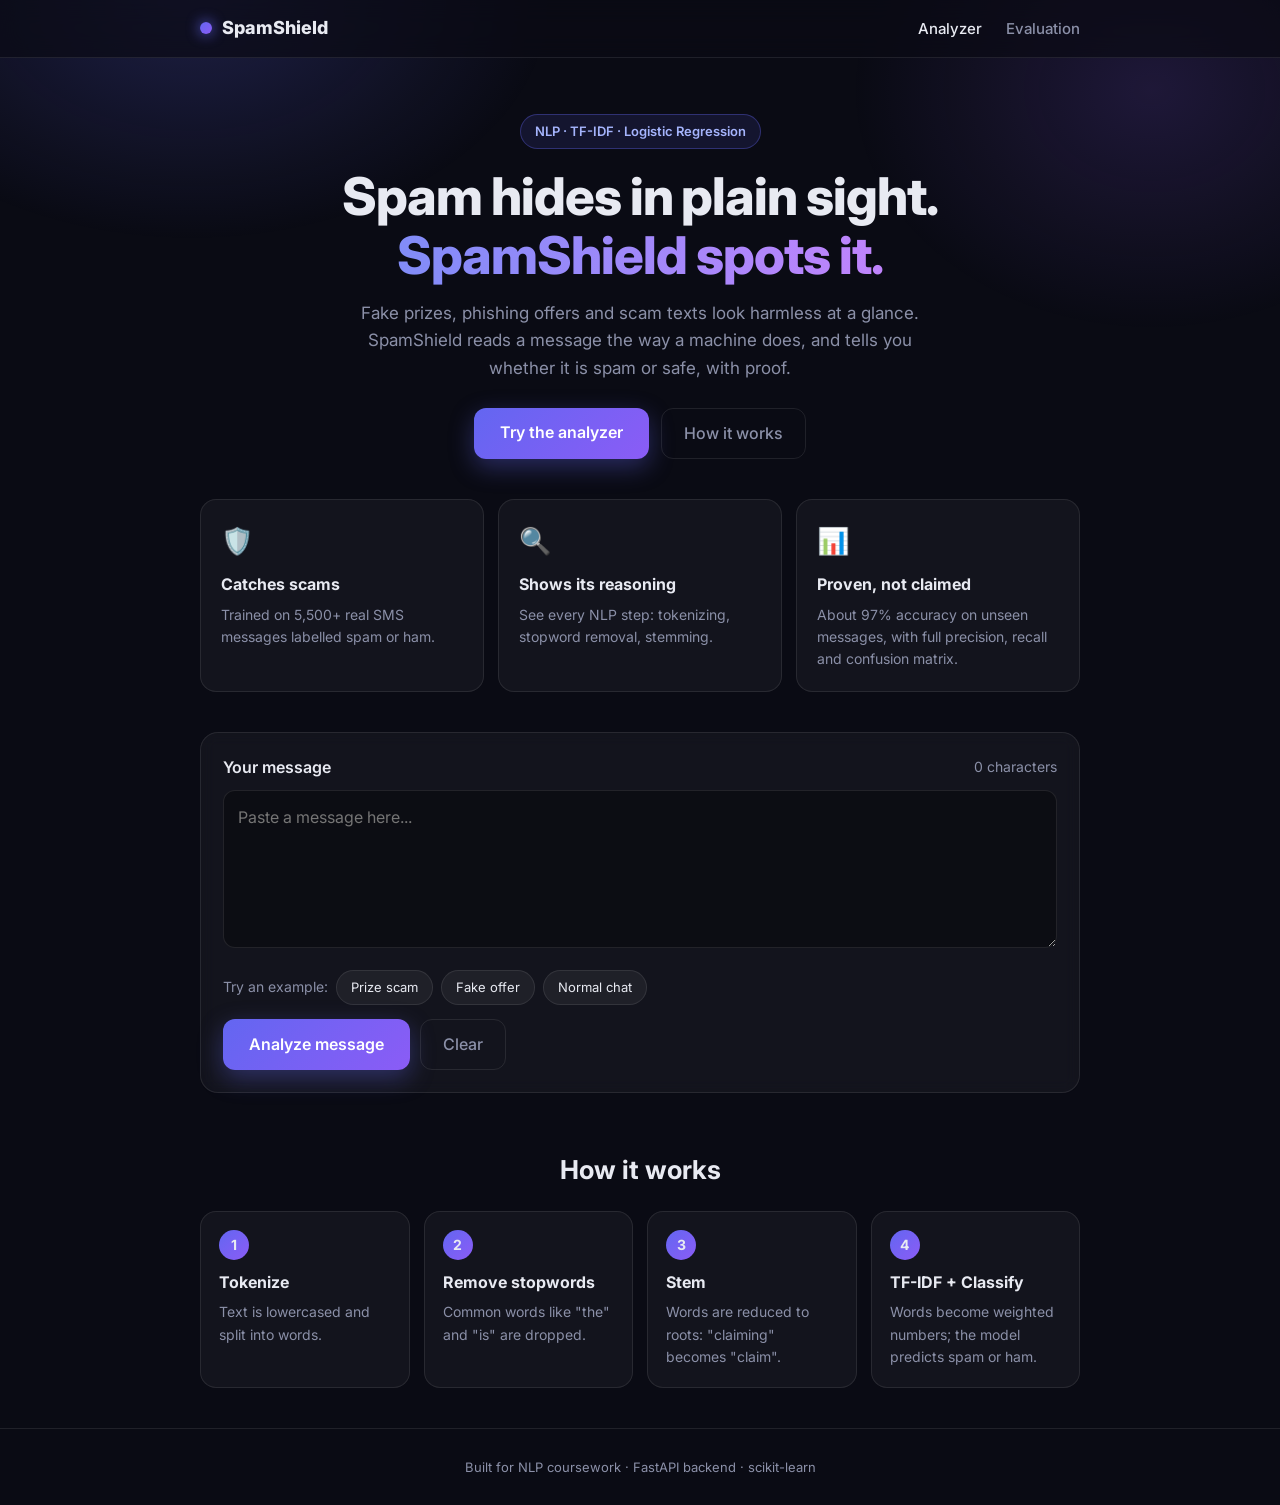
==== frontend/index.html @ 1bc52446 "SpamShield: NLP spam classifier" ====
<!DOCTYPE html>
<html lang="en">
<head>
  <meta charset="UTF-8">
  <meta name="viewport" content="width=device-width, initial-scale=1">
  <title>SpamShield | AI Spam Classifier</title>
  <meta name="description" content="NLP-powered spam vs ham message classifier">
  <link rel="preconnect" href="https://fonts.googleapis.com">
  <link rel="preconnect" href="https://fonts.gstatic.com" crossorigin>
  <link href="https://fonts.googleapis.com/css2?family=Inter:wght@400;500;600;700;800&display=swap" rel="stylesheet">
  <link rel="stylesheet" href="style.css">
</head>
<body>
  <div class="bg-glow"></div>

  <header class="nav">
    <div class="nav-inner">
      <a class="brand" href="index.html">
        <span class="brand-dot"></span>SpamShield
      </a>
      <nav class="nav-links">
        <a class="active" href="index.html">Analyzer</a>
        <a href="metrics.html">Evaluation</a>
      </nav>
    </div>
  </header>

  <main class="container">

    <section class="hero">
      <span class="badge">NLP · TF-IDF · Logistic Regression</span>
      <h1>Spam hides in plain sight. <span class="grad">SpamShield spots it.</span></h1>
      <p class="sub">Fake prizes, phishing offers and scam texts look harmless at a glance. SpamShield reads a message the way a machine does, and tells you whether it is spam or safe, with proof.</p>
      <div class="cta">
        <a class="btn-primary" href="#analyzer">Try the analyzer</a>
        <a class="btn-ghost" href="#how">How it works</a>
      </div>
    </section>

    <section class="features">
      <div class="feat">
        <span class="feat-ico">🛡️</span>
        <h3>Catches scams</h3>
        <p>Trained on 5,500+ real SMS messages labelled spam or ham.</p>
      </div>
      <div class="feat">
        <span class="feat-ico">🔍</span>
        <h3>Shows its reasoning</h3>
        <p>See every NLP step: tokenizing, stopword removal, stemming.</p>
      </div>
      <div class="feat">
        <span class="feat-ico">📊</span>
        <h3>Proven, not claimed</h3>
        <p>About 97% accuracy on unseen messages, with full precision, recall and confusion matrix.</p>
      </div>
    </section>

    <section class="panel" id="analyzer">
      <div class="panel-head">
        <label for="text">Your message</label>
        <span id="count" class="muted">0 characters</span>
      </div>
      <textarea id="text" rows="5" placeholder="Paste a message here..."></textarea>

      <div class="chips">
        <span class="muted">Try an example:</span>
        <button class="chip" data-text="WINNER!! You have won a free prize. Call 0900 now to claim your cash reward!">Prize scam</button>
        <button class="chip" data-text="URGENT! Your account has been selected for a free gift. Reply YES to claim now">Fake offer</button>
        <button class="chip" data-text="Hey, are we still meeting at the library after class tomorrow?">Normal chat</button>
      </div>

      <div class="actions">
        <button id="check-btn" class="btn-primary">Analyze message</button>
        <button id="clear-btn" class="btn-ghost">Clear</button>
      </div>
    </section>

    <section id="result" class="result" aria-live="polite"></section>

    <section class="how" id="how">
      <h2>How it works</h2>
      <div class="how-grid">
        <div class="how-card"><span class="num">1</span><h3>Tokenize</h3><p>Text is lowercased and split into words.</p></div>
        <div class="how-card"><span class="num">2</span><h3>Remove stopwords</h3><p>Common words like "the" and "is" are dropped.</p></div>
        <div class="how-card"><span class="num">3</span><h3>Stem</h3><p>Words are reduced to roots: "claiming" becomes "claim".</p></div>
        <div class="how-card"><span class="num">4</span><h3>TF-IDF + Classify</h3><p>Words become weighted numbers; the model predicts spam or ham.</p></div>
      </div>
    </section>

  </main>

  <footer class="footer">
    Built for NLP coursework · FastAPI backend · scikit-learn
  </footer>

  <script src="script.js"></script>
</body>
</html>
---- frontend/style.css ----
:root {
  --bg: #0a0b14;
  --panel: rgba(255, 255, 255, 0.04);
  --border: rgba(255, 255, 255, 0.09);
  --text: #e8eaf2;
  --muted: #8b90a8;
  --primary: #6366f1;
  --primary-2: #8b5cf6;
  --spam: #ef4444;
  --ham: #22c55e;
}

* { box-sizing: border-box; }

body {
  margin: 0;
  font-family: "Inter", system-ui, sans-serif;
  background: var(--bg);
  color: var(--text);
  line-height: 1.6;
  min-height: 100vh;
}

/* Background glow */
.bg-glow {
  position: fixed; inset: 0; z-index: -1; pointer-events: none;
  background:
    radial-gradient(600px 400px at 15% 0%, rgba(99, 102, 241, 0.22), transparent 60%),
    radial-gradient(500px 400px at 90% 10%, rgba(139, 92, 246, 0.16), transparent 60%);
}

/* Navbar */
.nav {
  position: sticky; top: 0; z-index: 10;
  backdrop-filter: blur(12px);
  background: rgba(10, 11, 20, 0.7);
  border-bottom: 1px solid var(--border);
}
.nav-inner {
  max-width: 920px; margin: 0 auto; padding: 14px 20px;
  display: flex; align-items: center; justify-content: space-between;
}
.brand {
  display: flex; align-items: center; gap: 10px;
  font-weight: 800; font-size: 18px; color: var(--text); text-decoration: none;
}
.brand-dot {
  width: 12px; height: 12px; border-radius: 50%;
  background: linear-gradient(135deg, var(--primary), var(--primary-2));
  box-shadow: 0 0 14px var(--primary);
}
.nav-links a {
  color: var(--muted); text-decoration: none; margin-left: 20px;
  font-weight: 500; font-size: 15px; transition: color 0.2s;
}
.nav-links a:hover, .nav-links a.active { color: var(--text); }

/* Layout */
.container { max-width: 920px; margin: 0 auto; padding: 0 20px 40px; }

/* Hero */
.hero { text-align: center; padding: 56px 0 32px; }
.badge {
  display: inline-block; padding: 6px 14px; border-radius: 999px;
  background: rgba(99, 102, 241, 0.12); border: 1px solid rgba(99, 102, 241, 0.35);
  color: #a5b4fc; font-size: 13px; font-weight: 600;
}
.hero h1 {
  font-size: clamp(30px, 6vw, 52px); font-weight: 800;
  line-height: 1.15; margin: 18px 0 14px; letter-spacing: -0.02em;
}
.grad {
  background: linear-gradient(90deg, #818cf8, #c084fc);
  -webkit-background-clip: text; background-clip: text; color: transparent;
}
.sub { color: var(--muted); max-width: 600px; margin: 0 auto; font-size: 17px; }

/* Panel */
.panel {
  background: var(--panel); border: 1px solid var(--border);
  border-radius: 18px; padding: 22px; backdrop-filter: blur(8px);
}
.panel-head {
  display: flex; justify-content: space-between; align-items: center; margin-bottom: 10px;
}
.panel-head label { font-weight: 600; }
.muted { color: var(--muted); font-size: 14px; }

textarea {
  width: 100%; resize: vertical; padding: 14px; font: inherit; font-size: 16px;
  color: var(--text); background: rgba(0, 0, 0, 0.3);
  border: 1px solid var(--border); border-radius: 12px; outline: none;
  transition: border-color 0.2s, box-shadow 0.2s;
}
textarea:focus {
  border-color: var(--primary); box-shadow: 0 0 0 3px rgba(99, 102, 241, 0.25);
}

/* Example chips */
.chips { display: flex; flex-wrap: wrap; align-items: center; gap: 8px; margin: 14px 0; }
.chip {
  padding: 6px 14px; border-radius: 999px; cursor: pointer; font: inherit; font-size: 13px;
  color: var(--text); background: rgba(255, 255, 255, 0.05);
  border: 1px solid var(--border); transition: all 0.2s;
}
.chip:hover { border-color: var(--primary); background: rgba(99, 102, 241, 0.15); }

/* Buttons */
.actions { display: flex; gap: 10px; flex-wrap: wrap; }
.btn-primary {
  padding: 12px 26px; border: 0; border-radius: 12px; cursor: pointer;
  font: inherit; font-weight: 600; color: #fff;
  background: linear-gradient(135deg, var(--primary), var(--primary-2));
  box-shadow: 0 8px 24px rgba(99, 102, 241, 0.35);
  transition: transform 0.15s, box-shadow 0.2s, opacity 0.2s;
}
.btn-primary:hover { transform: translateY(-2px); box-shadow: 0 12px 30px rgba(99, 102, 241, 0.5); }
.btn-primary:disabled { opacity: 0.6; cursor: wait; transform: none; }
.btn-ghost {
  padding: 12px 22px; border-radius: 12px; cursor: pointer; font: inherit; font-weight: 500;
  color: var(--muted); background: transparent; border: 1px solid var(--border);
  transition: all 0.2s;
}
.btn-ghost:hover { color: var(--text); border-color: var(--muted); }

/* Result */
.result { margin-top: 22px; }
.result:empty { display: none; }
.verdict {
  border-radius: 18px; padding: 24px; border: 1px solid var(--border);
  animation: rise 0.45s ease both;
}
.verdict.spam {
  background: linear-gradient(135deg, rgba(239, 68, 68, 0.16), rgba(239, 68, 68, 0.04));
  border-color: rgba(239, 68, 68, 0.45); box-shadow: 0 0 40px rgba(239, 68, 68, 0.12);
}
.verdict.ham {
  background: linear-gradient(135deg, rgba(34, 197, 94, 0.16), rgba(34, 197, 94, 0.04));
  border-color: rgba(34, 197, 94, 0.45); box-shadow: 0 0 40px rgba(34, 197, 94, 0.12);
}
.verdict-top { display: flex; align-items: center; gap: 16px; }
.verdict-icon { font-size: 38px; }
.verdict h2 { margin: 0; font-size: 30px; letter-spacing: 0.02em; }
.verdict.spam h2 { color: #fca5a5; }
.verdict.ham h2 { color: #86efac; }
.verdict p { margin: 2px 0 0; color: var(--muted); }

.meter {
  height: 10px; border-radius: 999px; background: rgba(255, 255, 255, 0.08);
  margin-top: 20px; overflow: hidden;
}
.meter-fill { height: 100%; width: 0; border-radius: 999px; transition: width 0.9s cubic-bezier(.2, .8, .2, 1); }
.verdict.spam .meter-fill { background: linear-gradient(90deg, #f87171, #ef4444); }
.verdict.ham .meter-fill { background: linear-gradient(90deg, #4ade80, #22c55e); }
.meter-label { display: flex; justify-content: space-between; margin-top: 6px; font-size: 13px; color: var(--muted); }

/* Pipeline steps */
.steps { margin-top: 18px; }
.step-card {
  background: var(--panel); border: 1px solid var(--border);
  border-radius: 14px; padding: 16px; margin-bottom: 12px;
  animation: rise 0.5s ease both;
}
.step-card h4 { margin: 0 0 10px; font-size: 14px; color: #a5b4fc; }
.tokens { display: flex; flex-wrap: wrap; gap: 6px; }
.tok {
  padding: 3px 10px; border-radius: 8px; font-size: 13px;
  background: rgba(99, 102, 241, 0.14); border: 1px solid rgba(99, 102, 241, 0.3);
}
.tok.removed { background: rgba(255, 255, 255, 0.04); border-color: var(--border); color: var(--muted); text-decoration: line-through; }
.tok.kept { background: rgba(34, 197, 94, 0.14); border-color: rgba(34, 197, 94, 0.35); }

/* How it works */
.how { margin-top: 56px; }
.how h2 { text-align: center; font-size: 26px; margin-bottom: 20px; }
.how-grid { display: grid; grid-template-columns: repeat(auto-fit, minmax(190px, 1fr)); gap: 14px; }
.how-card {
  background: var(--panel); border: 1px solid var(--border); border-radius: 16px; padding: 18px;
  transition: transform 0.2s, border-color 0.2s;
}
.how-card:hover { transform: translateY(-4px); border-color: rgba(99, 102, 241, 0.5); }
.how-card h3 { margin: 10px 0 6px; font-size: 16px; }
.how-card p { margin: 0; color: var(--muted); font-size: 14px; }
.num {
  display: inline-flex; width: 30px; height: 30px; align-items: center; justify-content: center;
  border-radius: 50%; font-weight: 700; font-size: 14px;
  background: linear-gradient(135deg, var(--primary), var(--primary-2));
}

/* Error + loading */
.notice {
  padding: 16px; border-radius: 14px; background: var(--panel);
  border: 1px solid var(--border); color: var(--muted); animation: rise 0.3s ease both;
}
.notice.error { border-color: rgba(239, 68, 68, 0.45); color: #fca5a5; }
.spinner {
  display: inline-block; width: 14px; height: 14px; margin-right: 8px; vertical-align: -2px;
  border: 2px solid rgba(255, 255, 255, 0.25); border-top-color: #fff;
  border-radius: 50%; animation: spin 0.8s linear infinite;
}

/* Metrics page */
.page-title { text-align: center; padding: 48px 0 24px; }
.page-title h1 { font-size: clamp(28px, 5vw, 42px); margin: 0 0 8px; letter-spacing: -0.02em; }
.stat-grid { display: grid; grid-template-columns: repeat(auto-fit, minmax(150px, 1fr)); gap: 12px; margin-bottom: 20px; }
.stat {
  background: var(--panel); border: 1px solid var(--border); border-radius: 16px; padding: 18px; text-align: center;
}
.stat b { display: block; font-size: 28px; font-weight: 800; }
.stat span { color: var(--muted); font-size: 13px; }
.table-wrap { overflow-x: auto; background: var(--panel); border: 1px solid var(--border); border-radius: 16px; margin-bottom: 20px; }
table { width: 100%; border-collapse: collapse; }
th, td { padding: 12px 16px; text-align: center; border-bottom: 1px solid var(--border); }
th { color: var(--muted); font-weight: 600; font-size: 13px; text-transform: uppercase; letter-spacing: 0.04em; }
tr:last-child td { border-bottom: 0; }
td.best { color: #86efac; font-weight: 700; }
.cm { display: grid; grid-template-columns: auto 1fr 1fr; gap: 8px; max-width: 460px; margin: 0 auto; }
.cm div { padding: 16px; text-align: center; border-radius: 12px; background: var(--panel); border: 1px solid var(--border); }
.cm .h { background: none; border: 0; color: var(--muted); font-size: 13px; display: flex; align-items: center; justify-content: center; }
.cm .good { background: rgba(34, 197, 94, 0.14); border-color: rgba(34, 197, 94, 0.4); }
.cm .bad { background: rgba(239, 68, 68, 0.12); border-color: rgba(239, 68, 68, 0.35); }
.cm b { display: block; font-size: 24px; }

.footer { text-align: center; color: var(--muted); font-size: 13px; padding: 28px 20px; border-top: 1px solid var(--border); }

@keyframes rise { from { opacity: 0; transform: translateY(14px); } to { opacity: 1; transform: none; } }
@keyframes spin { to { transform: rotate(360deg); } }

@media (max-width: 520px) {
  .hero { padding: 36px 0 20px; }
  .nav-links a { margin-left: 14px; }
}
html { scroll-behavior: smooth; }
section[id] { scroll-margin-top: 80px; }

.cta { display: flex; gap: 12px; justify-content: center; flex-wrap: wrap; margin-top: 26px; }
.cta a { text-decoration: none; display: inline-block; }

.features {
  display: grid; grid-template-columns: repeat(auto-fit, minmax(220px, 1fr));
  gap: 14px; margin: 8px 0 40px;
}
.feat {
  background: var(--panel); border: 1px solid var(--border); border-radius: 16px; padding: 20px;
  transition: transform 0.2s, border-color 0.2s;
}
.feat:hover { transform: translateY(-4px); border-color: rgba(99, 102, 241, 0.5); }
.feat-ico { font-size: 26px; }
.feat h3 { margin: 10px 0 6px; font-size: 16px; }
.feat p { margin: 0; color: var(--muted); font-size: 14px; }
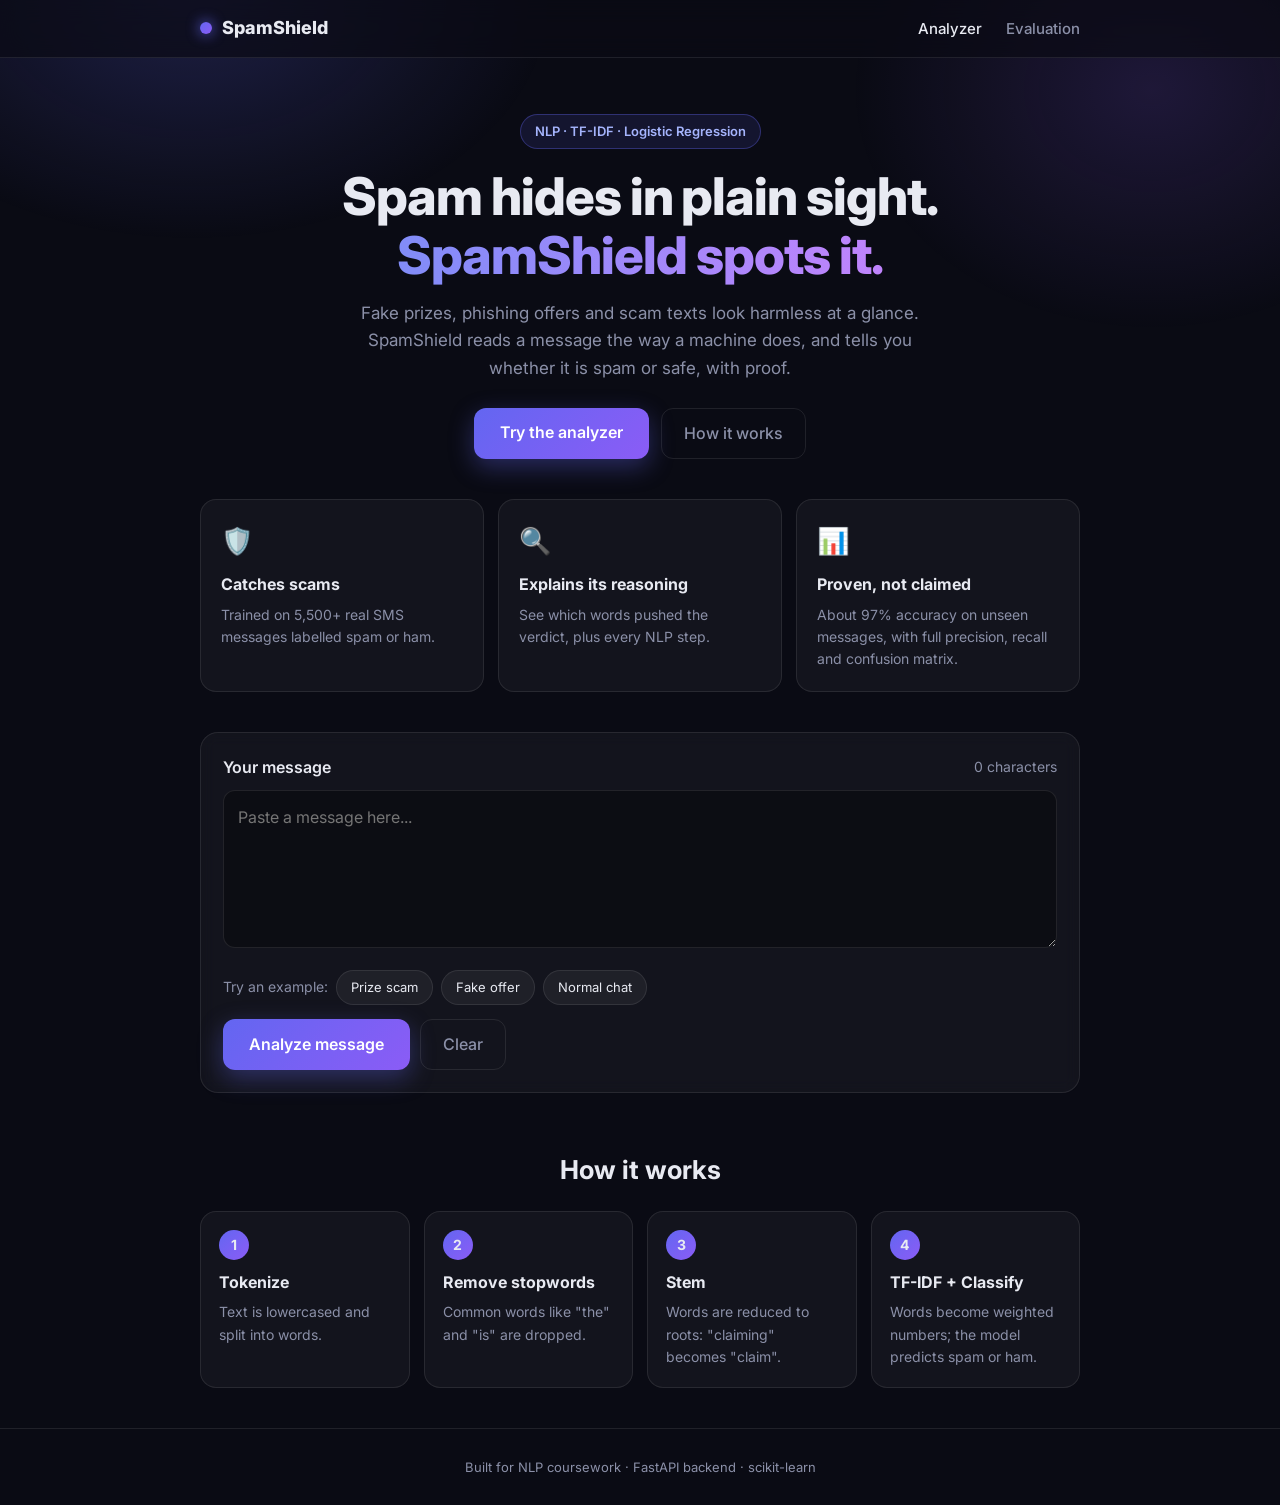
==== commit fb0ac2c7: "Feature 1: explainability" ====
--- a/frontend/index.html
+++ b/frontend/index.html
@@ -45,8 +45,8 @@
       </div>
       <div class="feat">
         <span class="feat-ico">🔍</span>
-        <h3>Shows its reasoning</h3>
-        <p>See every NLP step: tokenizing, stopword removal, stemming.</p>
+        <h3>Explains its reasoning</h3>
+        <p>See which words pushed the verdict, plus every NLP step.</p>
       </div>
       <div class="feat">
         <span class="feat-ico">📊</span>
@@ -77,6 +77,12 @@
 
     <section id="result" class="result" aria-live="polite"></section>
 
+    <section class="topwords-section" id="topwords-section">
+      <h2>What the model learned</h2>
+      <p class="sub small">The strongest words behind each decision across the whole model. Words are shown in stemmed form (e.g. "mobile" becomes "mobil").</p>
+      <div id="topwords"></div>
+    </section>
+
     <section class="how" id="how">
       <h2>How it works</h2>
       <div class="how-grid">
--- a/frontend/style.css
+++ b/frontend/style.css
@@ -247,4 +247,29 @@
 .feat:hover { transform: translateY(-4px); border-color: rgba(99, 102, 241, 0.5); }
 .feat-ico { font-size: 26px; }
 .feat h3 { margin: 10px 0 6px; font-size: 16px; }
-.feat p { margin: 0; color: var(--muted); font-size: 14px; }+.feat p { margin: 0; color: var(--muted); font-size: 14px; }
+/* Explainability */
+.msg-box {
+  padding: 14px; border-radius: 12px; background: rgba(0, 0, 0, 0.3);
+  border: 1px solid var(--border); line-height: 2; font-size: 16px; margin-bottom: 14px;
+}
+.msg-box mark { color: var(--text); padding: 2px 6px; border-radius: 6px; }
+.contrib, .tw-col { display: flex; flex-direction: column; gap: 6px; }
+.crow { display: grid; grid-template-columns: 90px 1fr 56px; align-items: center; gap: 10px; font-size: 13px; }
+.cterm { color: var(--text); overflow: hidden; text-overflow: ellipsis; }
+.cbar { height: 8px; border-radius: 999px; background: rgba(255, 255, 255, 0.07); overflow: hidden; }
+.cfill { height: 100%; border-radius: 999px; }
+.cfill.pos { background: linear-gradient(90deg, #f87171, #ef4444); }
+.cfill.neg { background: linear-gradient(90deg, #4ade80, #22c55e); }
+.cscore { text-align: right; font-variant-numeric: tabular-nums; }
+.cscore.pos { color: #fca5a5; }
+.cscore.neg { color: #86efac; }
+
+.topwords-section { margin-top: 56px; }
+.topwords-section h2 { text-align: center; font-size: 26px; margin-bottom: 8px; }
+.sub.small { font-size: 14px; margin-bottom: 20px; text-align: center; }
+.tw-grid { display: grid; grid-template-columns: repeat(auto-fit, minmax(280px, 1fr)); gap: 14px; }
+.tw-col {
+  background: var(--panel); border: 1px solid var(--border); border-radius: 16px; padding: 18px;
+}
+.tw-col h3 { margin: 0 0 8px; font-size: 15px; }
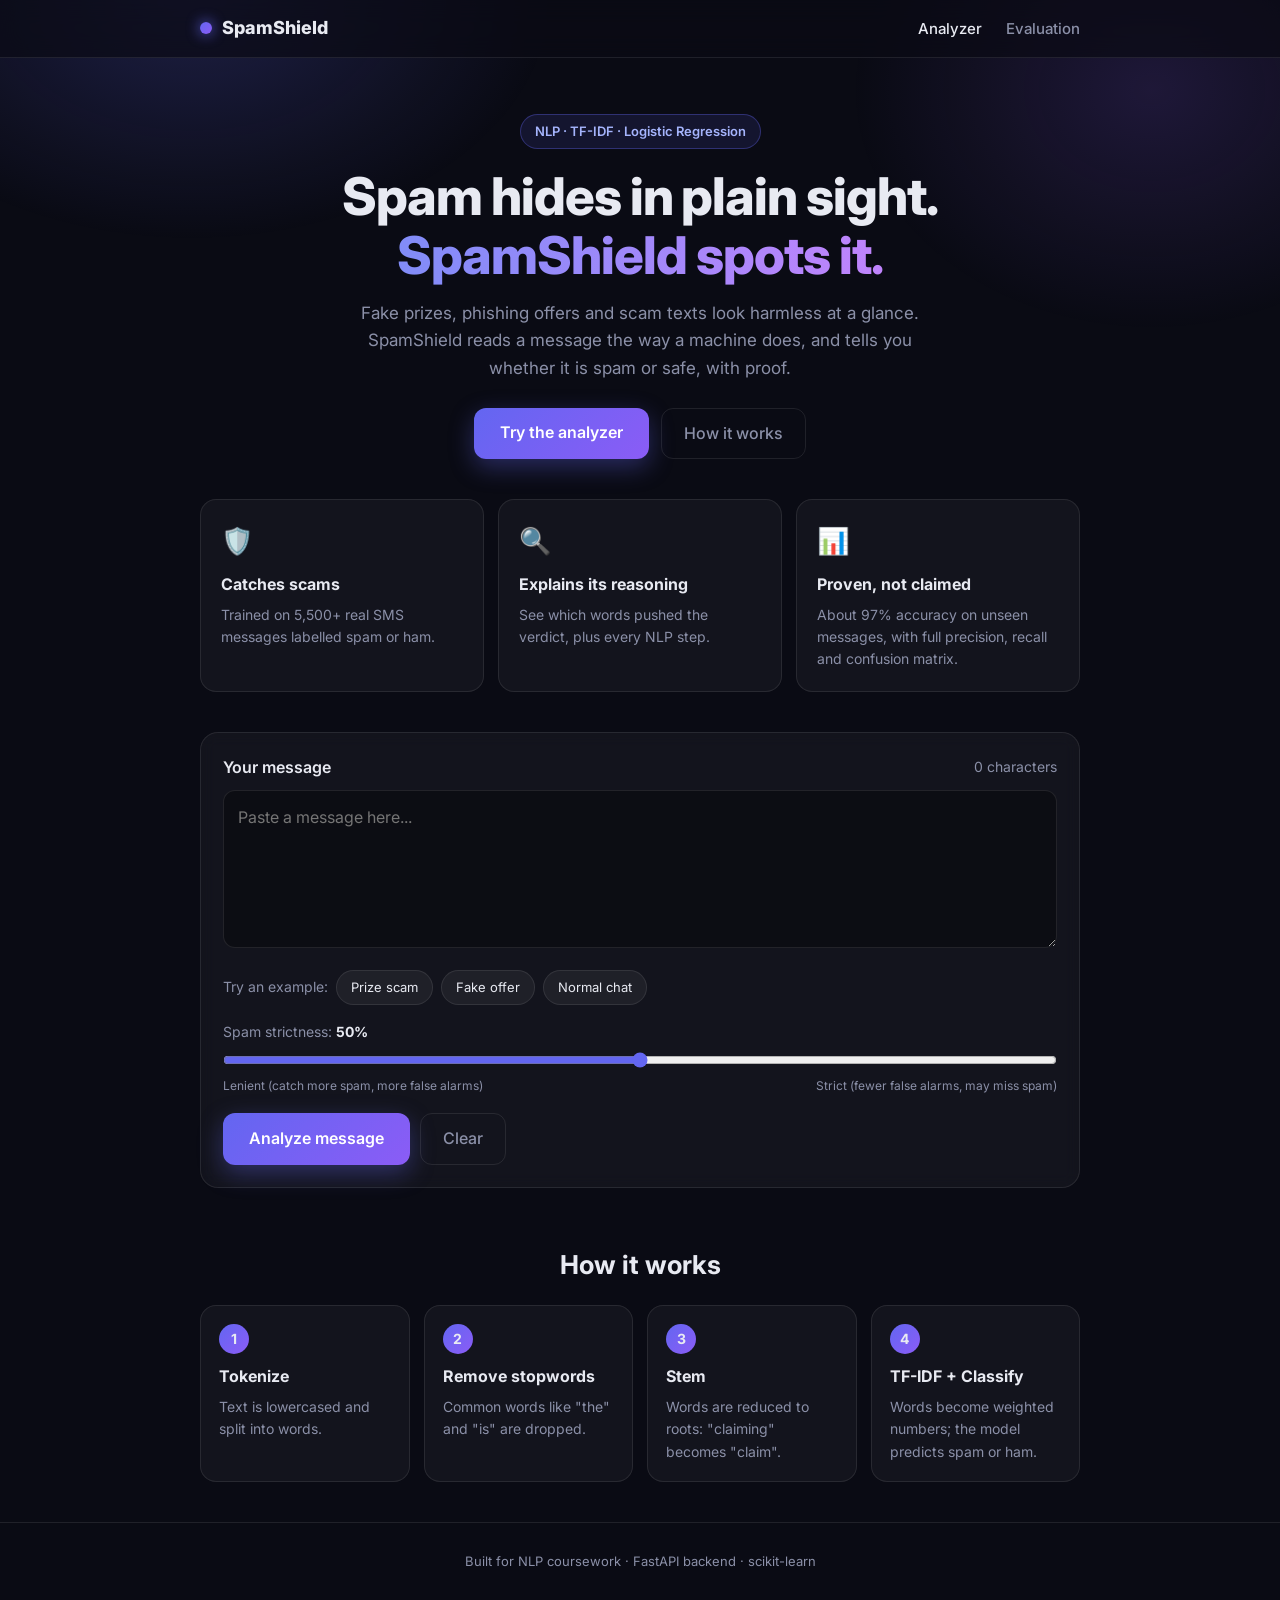
==== commit 1fea00b1: "Feature 3: threshold slider" ====
--- a/frontend/index.html
+++ b/frontend/index.html
@@ -68,7 +68,11 @@
         <button class="chip" data-text="URGENT! Your account has been selected for a free gift. Reply YES to claim now">Fake offer</button>
         <button class="chip" data-text="Hey, are we still meeting at the library after class tomorrow?">Normal chat</button>
       </div>
-
+      <div class="thresh">
+        <label for="thr">Spam strictness: <b id="thr-val">50%</b></label>
+        <input type="range" id="thr" min="10" max="90" step="5" value="50">
+        <div class="thr-hint"><span>Lenient (catch more spam, more false alarms)</span><span>Strict (fewer false alarms, may miss spam)</span></div>
+      </div>
       <div class="actions">
         <button id="check-btn" class="btn-primary">Analyze message</button>
         <button id="clear-btn" class="btn-ghost">Clear</button>
--- a/frontend/style.css
+++ b/frontend/style.css
@@ -230,6 +230,8 @@
   .hero { padding: 36px 0 20px; }
   .nav-links a { margin-left: 14px; }
 }
+
+/* Intro */
 html { scroll-behavior: smooth; }
 section[id] { scroll-margin-top: 80px; }
 
@@ -248,6 +250,7 @@
 .feat-ico { font-size: 26px; }
 .feat h3 { margin: 10px 0 6px; font-size: 16px; }
 .feat p { margin: 0; color: var(--muted); font-size: 14px; }
+
 /* Explainability */
 .msg-box {
   padding: 14px; border-radius: 12px; background: rgba(0, 0, 0, 0.3);
@@ -272,4 +275,28 @@
 .tw-col {
   background: var(--panel); border: 1px solid var(--border); border-radius: 16px; padding: 18px;
 }
-.tw-col h3 { margin: 0 0 8px; font-size: 15px; }+.tw-col h3 { margin: 0 0 8px; font-size: 15px; }
+
+/* Evaluation upgrade */
+.ctr { text-align: center; }
+.tag {
+  font-size: 11px; padding: 2px 8px; border-radius: 999px; margin-left: 6px;
+  background: rgba(99, 102, 241, 0.2); border: 1px solid rgba(99, 102, 241, 0.45); color: #a5b4fc;
+}
+.two-col { display: grid; grid-template-columns: repeat(auto-fit, minmax(320px, 1fr)); gap: 16px; margin-top: 20px; }
+.card-block { background: var(--panel); border: 1px solid var(--border); border-radius: 16px; padding: 18px; }
+.roc-svg { width: 100%; height: auto; display: block; }
+.legend { display: flex; flex-wrap: wrap; gap: 8px 16px; justify-content: center; margin-top: 10px; font-size: 13px; color: var(--muted); }
+.lg i { display: inline-block; width: 10px; height: 10px; border-radius: 50%; margin-right: 6px; }
+#cm-select {
+  margin: 8px 0 16px; padding: 8px 12px; border-radius: 10px; font: inherit; font-size: 14px;
+  color: var(--text); background: rgba(0, 0, 0, 0.35); border: 1px solid var(--border);
+}
+.card-block .cm { max-width: 100%; }
+
+/* Threshold slider */
+.thresh { margin: 6px 0 18px; }
+.thresh label { font-size: 14px; color: var(--muted); }
+.thresh label b { color: var(--text); }
+.thresh input[type=range] { width: 100%; accent-color: var(--primary); margin: 8px 0 2px; }
+.thr-hint { display: flex; justify-content: space-between; gap: 12px; font-size: 12px; color: var(--muted); }
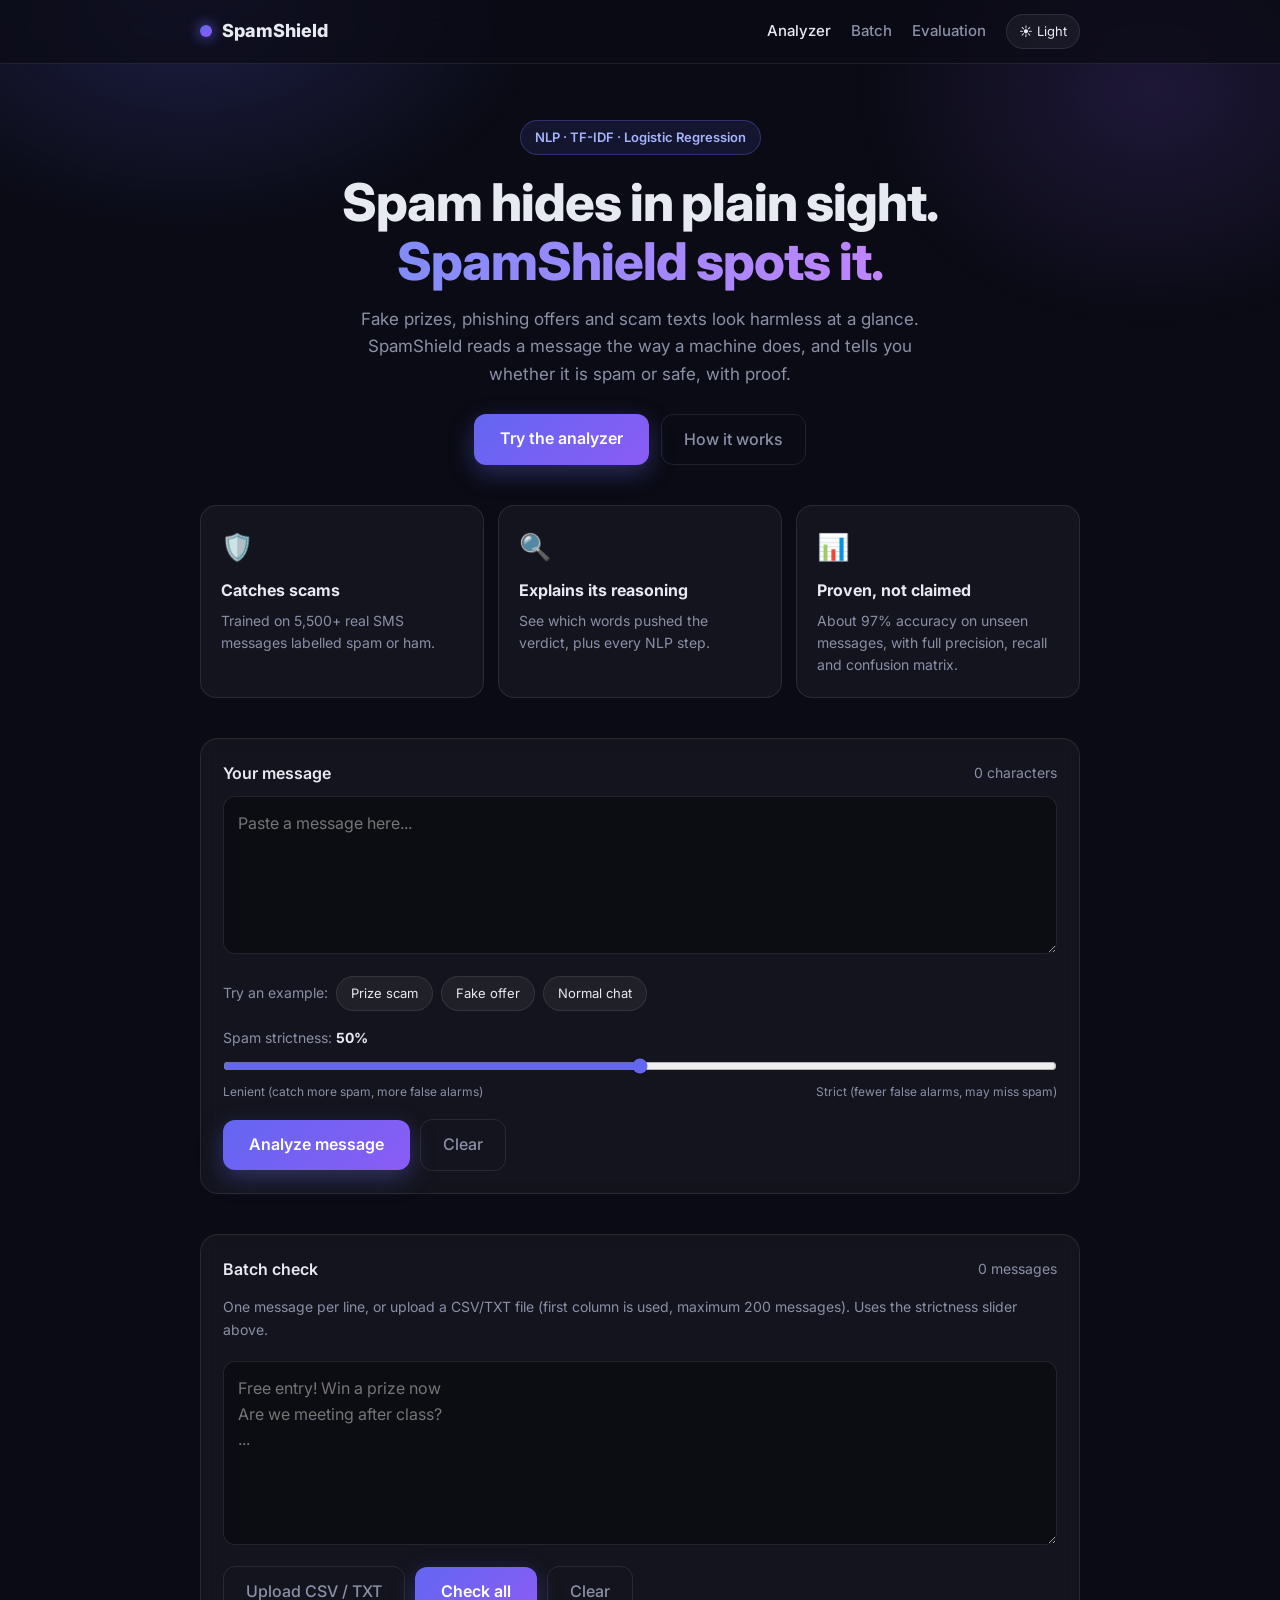
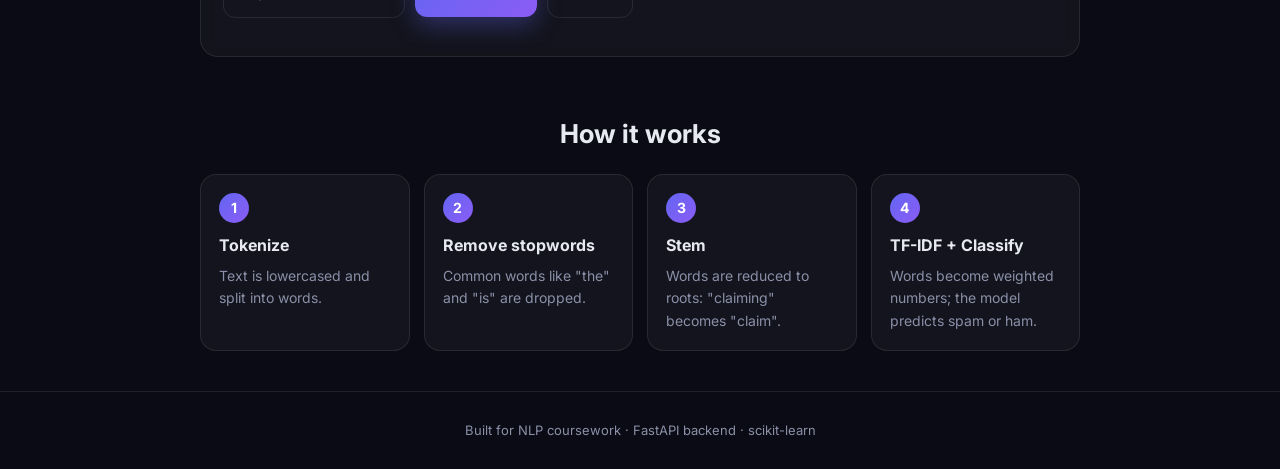
==== commit 907564d0: "Batch, history, copy, feedback, API key, theme toggle" ====
--- a/frontend/index.html
+++ b/frontend/index.html
@@ -5,6 +5,7 @@
   <meta name="viewport" content="width=device-width, initial-scale=1">
   <title>SpamShield | AI Spam Classifier</title>
   <meta name="description" content="NLP-powered spam vs ham message classifier">
+  <script>try{document.documentElement.setAttribute("data-theme",localStorage.getItem("ss-theme")||"dark")}catch(e){}</script>
   <link rel="preconnect" href="https://fonts.googleapis.com">
   <link rel="preconnect" href="https://fonts.gstatic.com" crossorigin>
   <link href="https://fonts.googleapis.com/css2?family=Inter:wght@400;500;600;700;800&display=swap" rel="stylesheet">
@@ -20,7 +21,9 @@
       </a>
       <nav class="nav-links">
         <a class="active" href="index.html">Analyzer</a>
+        <a href="#batch">Batch</a>
         <a href="metrics.html">Evaluation</a>
+        <button id="theme-btn" class="theme-btn" type="button">☀️ Light</button>
       </nav>
     </div>
   </header>
@@ -68,11 +71,13 @@
         <button class="chip" data-text="URGENT! Your account has been selected for a free gift. Reply YES to claim now">Fake offer</button>
         <button class="chip" data-text="Hey, are we still meeting at the library after class tomorrow?">Normal chat</button>
       </div>
+
       <div class="thresh">
         <label for="thr">Spam strictness: <b id="thr-val">50%</b></label>
         <input type="range" id="thr" min="10" max="90" step="5" value="50">
         <div class="thr-hint"><span>Lenient (catch more spam, more false alarms)</span><span>Strict (fewer false alarms, may miss spam)</span></div>
       </div>
+
       <div class="actions">
         <button id="check-btn" class="btn-primary">Analyze message</button>
         <button id="clear-btn" class="btn-ghost">Clear</button>
@@ -80,6 +85,29 @@
     </section>
 
     <section id="result" class="result" aria-live="polite"></section>
+
+    <section class="history" id="history-section" style="display:none">
+      <div class="hist-head">
+        <h3>Recent checks</h3>
+        <button id="hist-clear" class="btn-ghost btn-small" type="button">Clear history</button>
+      </div>
+      <div id="history-list"></div>
+    </section>
+
+    <section class="panel batch-panel" id="batch">
+      <div class="panel-head">
+        <label for="batch-text">Batch check</label>
+        <span id="batch-count" class="muted">0 messages</span>
+      </div>
+      <p class="muted">One message per line, or upload a CSV/TXT file (first column is used, maximum 200 messages). Uses the strictness slider above.</p>
+      <textarea id="batch-text" rows="6" placeholder="Free entry! Win a prize now&#10;Are we meeting after class?&#10;..."></textarea>
+      <div class="actions batch-actions">
+        <label class="btn-ghost file-btn">Upload CSV / TXT<input type="file" id="batch-file" accept=".csv,.txt,.tsv" hidden></label>
+        <button id="batch-btn" class="btn-primary" type="button">Check all</button>
+        <button id="batch-clear" class="btn-ghost" type="button">Clear</button>
+      </div>
+      <div id="batch-result"></div>
+    </section>
 
     <section class="topwords-section" id="topwords-section">
       <h2>What the model learned</h2>
--- a/frontend/style.css
+++ b/frontend/style.css
@@ -1,4 +1,5 @@
-:root {
+:root,
+:root[data-theme="dark"] {
   --bg: #0a0b14;
   --panel: rgba(255, 255, 255, 0.04);
   --border: rgba(255, 255, 255, 0.09);
@@ -6,8 +7,36 @@
   --muted: #8b90a8;
   --primary: #6366f1;
   --primary-2: #8b5cf6;
-  --spam: #ef4444;
-  --ham: #22c55e;
+  --input-bg: rgba(0, 0, 0, 0.3);
+  --chip-bg: rgba(255, 255, 255, 0.05);
+  --nav-bg: rgba(10, 11, 20, 0.7);
+  --accent-text: #a5b4fc;
+  --spam-text: #fca5a5;
+  --ham-text: #86efac;
+  --track: rgba(255, 255, 255, 0.08);
+  --glow-1: rgba(99, 102, 241, 0.22);
+  --glow-2: rgba(139, 92, 246, 0.16);
+  color-scheme: dark;
+}
+
+:root[data-theme="light"] {
+  --bg: #f5f6fb;
+  --panel: #ffffff;
+  --border: rgba(20, 24, 60, 0.12);
+  --text: #1f2340;
+  --muted: #666b8a;
+  --primary: #6366f1;
+  --primary-2: #8b5cf6;
+  --input-bg: #f1f2f9;
+  --chip-bg: rgba(20, 24, 60, 0.05);
+  --nav-bg: rgba(245, 246, 251, 0.85);
+  --accent-text: #4f46e5;
+  --spam-text: #b91c1c;
+  --ham-text: #15803d;
+  --track: rgba(20, 24, 60, 0.09);
+  --glow-1: rgba(99, 102, 241, 0.14);
+  --glow-2: rgba(139, 92, 246, 0.10);
+  color-scheme: light;
 }
 
 * { box-sizing: border-box; }
@@ -21,19 +50,18 @@
   min-height: 100vh;
 }
 
-/* Background glow */
 .bg-glow {
   position: fixed; inset: 0; z-index: -1; pointer-events: none;
   background:
-    radial-gradient(600px 400px at 15% 0%, rgba(99, 102, 241, 0.22), transparent 60%),
-    radial-gradient(500px 400px at 90% 10%, rgba(139, 92, 246, 0.16), transparent 60%);
+    radial-gradient(600px 400px at 15% 0%, var(--glow-1), transparent 60%),
+    radial-gradient(500px 400px at 90% 10%, var(--glow-2), transparent 60%);
 }
 
 /* Navbar */
 .nav {
   position: sticky; top: 0; z-index: 10;
   backdrop-filter: blur(12px);
-  background: rgba(10, 11, 20, 0.7);
+  background: var(--nav-bg);
   border-bottom: 1px solid var(--border);
 }
 .nav-inner {
@@ -49,11 +77,18 @@
   background: linear-gradient(135deg, var(--primary), var(--primary-2));
   box-shadow: 0 0 14px var(--primary);
 }
+.nav-links { display: flex; align-items: center; }
 .nav-links a {
   color: var(--muted); text-decoration: none; margin-left: 20px;
   font-weight: 500; font-size: 15px; transition: color 0.2s;
 }
 .nav-links a:hover, .nav-links a.active { color: var(--text); }
+.theme-btn {
+  margin-left: 20px; padding: 6px 12px; border-radius: 999px; cursor: pointer;
+  font: inherit; font-size: 13px; color: var(--text);
+  background: var(--chip-bg); border: 1px solid var(--border); transition: border-color 0.2s;
+}
+.theme-btn:hover { border-color: var(--primary); }
 
 /* Layout */
 .container { max-width: 920px; margin: 0 auto; padding: 0 20px 40px; }
@@ -63,7 +98,7 @@
 .badge {
   display: inline-block; padding: 6px 14px; border-radius: 999px;
   background: rgba(99, 102, 241, 0.12); border: 1px solid rgba(99, 102, 241, 0.35);
-  color: #a5b4fc; font-size: 13px; font-weight: 600;
+  color: var(--accent-text); font-size: 13px; font-weight: 600;
 }
 .hero h1 {
   font-size: clamp(30px, 6vw, 52px); font-weight: 800;
@@ -88,7 +123,7 @@
 
 textarea {
   width: 100%; resize: vertical; padding: 14px; font: inherit; font-size: 16px;
-  color: var(--text); background: rgba(0, 0, 0, 0.3);
+  color: var(--text); background: var(--input-bg);
   border: 1px solid var(--border); border-radius: 12px; outline: none;
   transition: border-color 0.2s, box-shadow 0.2s;
 }
@@ -96,17 +131,17 @@
   border-color: var(--primary); box-shadow: 0 0 0 3px rgba(99, 102, 241, 0.25);
 }
 
-/* Example chips */
+/* Chips */
 .chips { display: flex; flex-wrap: wrap; align-items: center; gap: 8px; margin: 14px 0; }
 .chip {
   padding: 6px 14px; border-radius: 999px; cursor: pointer; font: inherit; font-size: 13px;
-  color: var(--text); background: rgba(255, 255, 255, 0.05);
+  color: var(--text); background: var(--chip-bg);
   border: 1px solid var(--border); transition: all 0.2s;
 }
 .chip:hover { border-color: var(--primary); background: rgba(99, 102, 241, 0.15); }
 
 /* Buttons */
-.actions { display: flex; gap: 10px; flex-wrap: wrap; }
+.actions { display: flex; gap: 10px; flex-wrap: wrap; align-items: center; }
 .btn-primary {
   padding: 12px 26px; border: 0; border-radius: 12px; cursor: pointer;
   font: inherit; font-weight: 600; color: #fff;
@@ -122,6 +157,8 @@
   transition: all 0.2s;
 }
 .btn-ghost:hover { color: var(--text); border-color: var(--muted); }
+.btn-ghost:disabled { opacity: 0.5; cursor: not-allowed; }
+.btn-small { padding: 6px 14px; font-size: 13px; border-radius: 999px; }
 
 /* Result */
 .result { margin-top: 22px; }
@@ -141,12 +178,12 @@
 .verdict-top { display: flex; align-items: center; gap: 16px; }
 .verdict-icon { font-size: 38px; }
 .verdict h2 { margin: 0; font-size: 30px; letter-spacing: 0.02em; }
-.verdict.spam h2 { color: #fca5a5; }
-.verdict.ham h2 { color: #86efac; }
+.verdict.spam h2 { color: var(--spam-text); }
+.verdict.ham h2 { color: var(--ham-text); }
 .verdict p { margin: 2px 0 0; color: var(--muted); }
 
 .meter {
-  height: 10px; border-radius: 999px; background: rgba(255, 255, 255, 0.08);
+  height: 10px; border-radius: 999px; background: var(--track);
   margin-top: 20px; overflow: hidden;
 }
 .meter-fill { height: 100%; width: 0; border-radius: 999px; transition: width 0.9s cubic-bezier(.2, .8, .2, 1); }
@@ -154,21 +191,86 @@
 .verdict.ham .meter-fill { background: linear-gradient(90deg, #4ade80, #22c55e); }
 .meter-label { display: flex; justify-content: space-between; margin-top: 6px; font-size: 13px; color: var(--muted); }
 
-/* Pipeline steps */
+/* Result actions (copy + feedback) */
+.result-actions {
+  display: flex; flex-wrap: wrap; align-items: center; gap: 8px;
+  margin: 14px 0 4px; animation: rise 0.5s ease both;
+}
+.spacer { flex: 1; }
+
+/* Steps */
 .steps { margin-top: 18px; }
 .step-card {
   background: var(--panel); border: 1px solid var(--border);
-  border-radius: 14px; padding: 16px; margin-bottom: 12px;
+  border-radius: 14px; padding: 16px; margin-top: 12px;
   animation: rise 0.5s ease both;
 }
-.step-card h4 { margin: 0 0 10px; font-size: 14px; color: #a5b4fc; }
+.steps .step-card { margin-top: 0; margin-bottom: 12px; }
+.step-card h4 { margin: 0 0 10px; font-size: 14px; color: var(--accent-text); }
 .tokens { display: flex; flex-wrap: wrap; gap: 6px; }
 .tok {
   padding: 3px 10px; border-radius: 8px; font-size: 13px;
   background: rgba(99, 102, 241, 0.14); border: 1px solid rgba(99, 102, 241, 0.3);
 }
-.tok.removed { background: rgba(255, 255, 255, 0.04); border-color: var(--border); color: var(--muted); text-decoration: line-through; }
+.tok.removed { background: var(--chip-bg); border-color: var(--border); color: var(--muted); text-decoration: line-through; }
 .tok.kept { background: rgba(34, 197, 94, 0.14); border-color: rgba(34, 197, 94, 0.35); }
+
+/* Explainability */
+.msg-box {
+  padding: 14px; border-radius: 12px; background: var(--input-bg);
+  border: 1px solid var(--border); line-height: 2; font-size: 16px; margin-bottom: 14px;
+}
+.msg-box mark { color: var(--text); padding: 2px 6px; border-radius: 6px; }
+.contrib, .tw-col { display: flex; flex-direction: column; gap: 6px; }
+.crow { display: grid; grid-template-columns: 90px 1fr 56px; align-items: center; gap: 10px; font-size: 13px; }
+.cterm { color: var(--text); overflow: hidden; text-overflow: ellipsis; }
+.cbar { height: 8px; border-radius: 999px; background: var(--track); overflow: hidden; }
+.cfill { height: 100%; border-radius: 999px; }
+.cfill.pos { background: linear-gradient(90deg, #f87171, #ef4444); }
+.cfill.neg { background: linear-gradient(90deg, #4ade80, #22c55e); }
+.cscore { text-align: right; font-variant-numeric: tabular-nums; }
+.cscore.pos { color: var(--spam-text); }
+.cscore.neg { color: var(--ham-text); }
+
+/* History */
+.history { margin-top: 22px; }
+.hist-head { display: flex; justify-content: space-between; align-items: center; margin-bottom: 8px; }
+.hist-head h3 { margin: 0; font-size: 16px; }
+#history-list { display: flex; flex-direction: column; gap: 6px; }
+.hist-item {
+  display: flex; align-items: center; gap: 12px; width: 100%; text-align: left; cursor: pointer;
+  padding: 10px 14px; border-radius: 12px; font: inherit; color: var(--text);
+  background: var(--panel); border: 1px solid var(--border); transition: border-color 0.2s;
+}
+.hist-item:hover { border-color: var(--primary); }
+.hist-text { flex: 1; overflow: hidden; text-overflow: ellipsis; white-space: nowrap; font-size: 14px; }
+.pill {
+  display: inline-block; padding: 2px 10px; border-radius: 999px; font-size: 12px; font-weight: 700;
+}
+.pill.spam { background: rgba(239, 68, 68, 0.16); color: var(--spam-text); border: 1px solid rgba(239, 68, 68, 0.4); }
+.pill.ham { background: rgba(34, 197, 94, 0.16); color: var(--ham-text); border: 1px solid rgba(34, 197, 94, 0.4); }
+
+/* Batch */
+.batch-panel { margin-top: 40px; }
+.batch-panel textarea { margin: 6px 0 14px; }
+.file-btn { display: inline-block; cursor: pointer; }
+#batch-result { margin-top: 16px; }
+#batch-result .notice { margin-bottom: 12px; }
+.batch-stats { margin-bottom: 14px; }
+.t-spam { color: var(--spam-text); }
+.t-ham { color: var(--ham-text); }
+.batch-table td.msg-cell { text-align: left; max-width: 360px; overflow: hidden; text-overflow: ellipsis; font-size: 14px; }
+#batch-result .table-wrap { max-height: 420px; overflow: auto; }
+
+/* Top words */
+.topwords-section { margin-top: 56px; }
+.topwords-section h2 { text-align: center; font-size: 26px; margin-bottom: 8px; }
+.sub.small { font-size: 14px; margin-bottom: 20px; text-align: center; }
+.tw-grid { display: grid; grid-template-columns: repeat(auto-fit, minmax(280px, 1fr)); gap: 14px; }
+.tw-col {
+  background: var(--panel); border: 1px solid var(--border); border-radius: 16px; padding: 18px;
+}
+.tw-col h3 { margin: 0 0 8px; font-size: 15px; }
 
 /* How it works */
 .how { margin-top: 56px; }
@@ -183,19 +285,44 @@
 .how-card p { margin: 0; color: var(--muted); font-size: 14px; }
 .num {
   display: inline-flex; width: 30px; height: 30px; align-items: center; justify-content: center;
-  border-radius: 50%; font-weight: 700; font-size: 14px;
+  border-radius: 50%; font-weight: 700; font-size: 14px; color: #fff;
   background: linear-gradient(135deg, var(--primary), var(--primary-2));
 }
 
-/* Error + loading */
+/* Intro */
+html { scroll-behavior: smooth; }
+section[id] { scroll-margin-top: 80px; }
+.cta { display: flex; gap: 12px; justify-content: center; flex-wrap: wrap; margin-top: 26px; }
+.cta a { text-decoration: none; display: inline-block; }
+.features {
+  display: grid; grid-template-columns: repeat(auto-fit, minmax(220px, 1fr));
+  gap: 14px; margin: 8px 0 40px;
+}
+.feat {
+  background: var(--panel); border: 1px solid var(--border); border-radius: 16px; padding: 20px;
+  transition: transform 0.2s, border-color 0.2s;
+}
+.feat:hover { transform: translateY(-4px); border-color: rgba(99, 102, 241, 0.5); }
+.feat-ico { font-size: 26px; }
+.feat h3 { margin: 10px 0 6px; font-size: 16px; }
+.feat p { margin: 0; color: var(--muted); font-size: 14px; }
+
+/* Threshold slider */
+.thresh { margin: 6px 0 18px; }
+.thresh label { font-size: 14px; color: var(--muted); }
+.thresh label b { color: var(--text); }
+.thresh input[type=range] { width: 100%; accent-color: var(--primary); margin: 8px 0 2px; }
+.thr-hint { display: flex; justify-content: space-between; gap: 12px; font-size: 12px; color: var(--muted); }
+
+/* Notices */
 .notice {
   padding: 16px; border-radius: 14px; background: var(--panel);
   border: 1px solid var(--border); color: var(--muted); animation: rise 0.3s ease both;
 }
-.notice.error { border-color: rgba(239, 68, 68, 0.45); color: #fca5a5; }
+.notice.error { border-color: rgba(239, 68, 68, 0.45); color: var(--spam-text); }
 .spinner {
   display: inline-block; width: 14px; height: 14px; margin-right: 8px; vertical-align: -2px;
-  border: 2px solid rgba(255, 255, 255, 0.25); border-top-color: #fff;
+  border: 2px solid var(--track); border-top-color: var(--primary);
   border-radius: 50%; animation: spin 0.8s linear infinite;
 }
 
@@ -213,7 +340,7 @@
 th, td { padding: 12px 16px; text-align: center; border-bottom: 1px solid var(--border); }
 th { color: var(--muted); font-weight: 600; font-size: 13px; text-transform: uppercase; letter-spacing: 0.04em; }
 tr:last-child td { border-bottom: 0; }
-td.best { color: #86efac; font-weight: 700; }
+td.best { color: var(--ham-text); font-weight: 700; }
 .cm { display: grid; grid-template-columns: auto 1fr 1fr; gap: 8px; max-width: 460px; margin: 0 auto; }
 .cm div { padding: 16px; text-align: center; border-radius: 12px; background: var(--panel); border: 1px solid var(--border); }
 .cm .h { background: none; border: 0; color: var(--muted); font-size: 13px; display: flex; align-items: center; justify-content: center; }
@@ -221,82 +348,31 @@
 .cm .bad { background: rgba(239, 68, 68, 0.12); border-color: rgba(239, 68, 68, 0.35); }
 .cm b { display: block; font-size: 24px; }
 
-.footer { text-align: center; color: var(--muted); font-size: 13px; padding: 28px 20px; border-top: 1px solid var(--border); }
-
-@keyframes rise { from { opacity: 0; transform: translateY(14px); } to { opacity: 1; transform: none; } }
-@keyframes spin { to { transform: rotate(360deg); } }
-
-@media (max-width: 520px) {
-  .hero { padding: 36px 0 20px; }
-  .nav-links a { margin-left: 14px; }
-}
-
-/* Intro */
-html { scroll-behavior: smooth; }
-section[id] { scroll-margin-top: 80px; }
-
-.cta { display: flex; gap: 12px; justify-content: center; flex-wrap: wrap; margin-top: 26px; }
-.cta a { text-decoration: none; display: inline-block; }
-
-.features {
-  display: grid; grid-template-columns: repeat(auto-fit, minmax(220px, 1fr));
-  gap: 14px; margin: 8px 0 40px;
-}
-.feat {
-  background: var(--panel); border: 1px solid var(--border); border-radius: 16px; padding: 20px;
-  transition: transform 0.2s, border-color 0.2s;
-}
-.feat:hover { transform: translateY(-4px); border-color: rgba(99, 102, 241, 0.5); }
-.feat-ico { font-size: 26px; }
-.feat h3 { margin: 10px 0 6px; font-size: 16px; }
-.feat p { margin: 0; color: var(--muted); font-size: 14px; }
-
-/* Explainability */
-.msg-box {
-  padding: 14px; border-radius: 12px; background: rgba(0, 0, 0, 0.3);
-  border: 1px solid var(--border); line-height: 2; font-size: 16px; margin-bottom: 14px;
-}
-.msg-box mark { color: var(--text); padding: 2px 6px; border-radius: 6px; }
-.contrib, .tw-col { display: flex; flex-direction: column; gap: 6px; }
-.crow { display: grid; grid-template-columns: 90px 1fr 56px; align-items: center; gap: 10px; font-size: 13px; }
-.cterm { color: var(--text); overflow: hidden; text-overflow: ellipsis; }
-.cbar { height: 8px; border-radius: 999px; background: rgba(255, 255, 255, 0.07); overflow: hidden; }
-.cfill { height: 100%; border-radius: 999px; }
-.cfill.pos { background: linear-gradient(90deg, #f87171, #ef4444); }
-.cfill.neg { background: linear-gradient(90deg, #4ade80, #22c55e); }
-.cscore { text-align: right; font-variant-numeric: tabular-nums; }
-.cscore.pos { color: #fca5a5; }
-.cscore.neg { color: #86efac; }
-
-.topwords-section { margin-top: 56px; }
-.topwords-section h2 { text-align: center; font-size: 26px; margin-bottom: 8px; }
-.sub.small { font-size: 14px; margin-bottom: 20px; text-align: center; }
-.tw-grid { display: grid; grid-template-columns: repeat(auto-fit, minmax(280px, 1fr)); gap: 14px; }
-.tw-col {
-  background: var(--panel); border: 1px solid var(--border); border-radius: 16px; padding: 18px;
-}
-.tw-col h3 { margin: 0 0 8px; font-size: 15px; }
-
-/* Evaluation upgrade */
 .ctr { text-align: center; }
 .tag {
   font-size: 11px; padding: 2px 8px; border-radius: 999px; margin-left: 6px;
-  background: rgba(99, 102, 241, 0.2); border: 1px solid rgba(99, 102, 241, 0.45); color: #a5b4fc;
+  background: rgba(99, 102, 241, 0.2); border: 1px solid rgba(99, 102, 241, 0.45); color: var(--accent-text);
 }
 .two-col { display: grid; grid-template-columns: repeat(auto-fit, minmax(320px, 1fr)); gap: 16px; margin-top: 20px; }
 .card-block { background: var(--panel); border: 1px solid var(--border); border-radius: 16px; padding: 18px; }
-.roc-svg { width: 100%; height: auto; display: block; }
+.roc-svg { width: 100%; height: auto; display: block; color: var(--text); }
 .legend { display: flex; flex-wrap: wrap; gap: 8px 16px; justify-content: center; margin-top: 10px; font-size: 13px; color: var(--muted); }
 .lg i { display: inline-block; width: 10px; height: 10px; border-radius: 50%; margin-right: 6px; }
 #cm-select {
   margin: 8px 0 16px; padding: 8px 12px; border-radius: 10px; font: inherit; font-size: 14px;
-  color: var(--text); background: rgba(0, 0, 0, 0.35); border: 1px solid var(--border);
+  color: var(--text); background: var(--input-bg); border: 1px solid var(--border);
 }
 .card-block .cm { max-width: 100%; }
 
-/* Threshold slider */
-.thresh { margin: 6px 0 18px; }
-.thresh label { font-size: 14px; color: var(--muted); }
-.thresh label b { color: var(--text); }
-.thresh input[type=range] { width: 100%; accent-color: var(--primary); margin: 8px 0 2px; }
-.thr-hint { display: flex; justify-content: space-between; gap: 12px; font-size: 12px; color: var(--muted); }+.footer { text-align: center; color: var(--muted); font-size: 13px; padding: 28px 20px; border-top: 1px solid var(--border); }
+
+@keyframes rise { from { opacity: 0; transform: translateY(14px); } to { opacity: 1; transform: none; } }
+@keyframes spin { to { transform: rotate(360deg); } }
+
+@media (max-width: 520px) {
+  .hero { padding: 36px 0 20px; }
+  .nav-links a, .theme-btn { margin-left: 10px; }
+  .nav-links a { font-size: 14px; }
+  .spacer { display: none; }
+  .crow { grid-template-columns: 70px 1fr 50px; }
+}
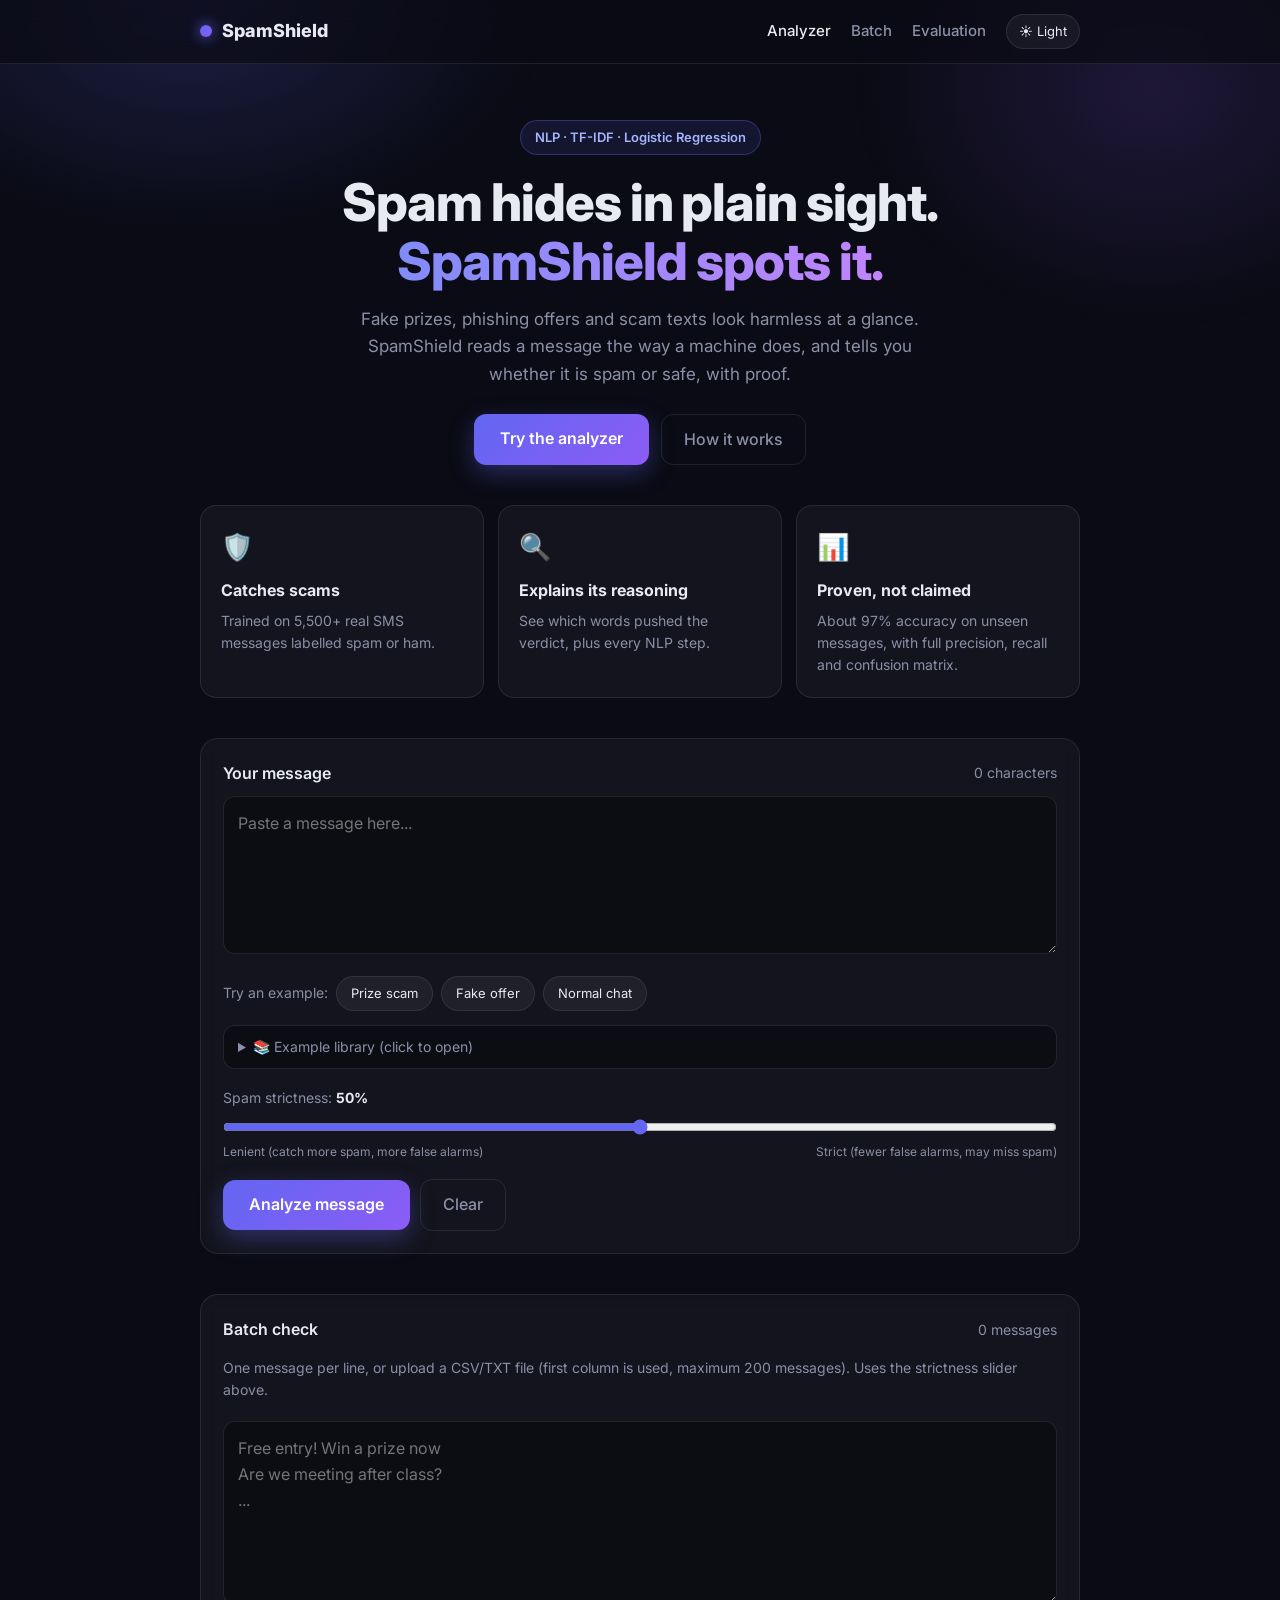
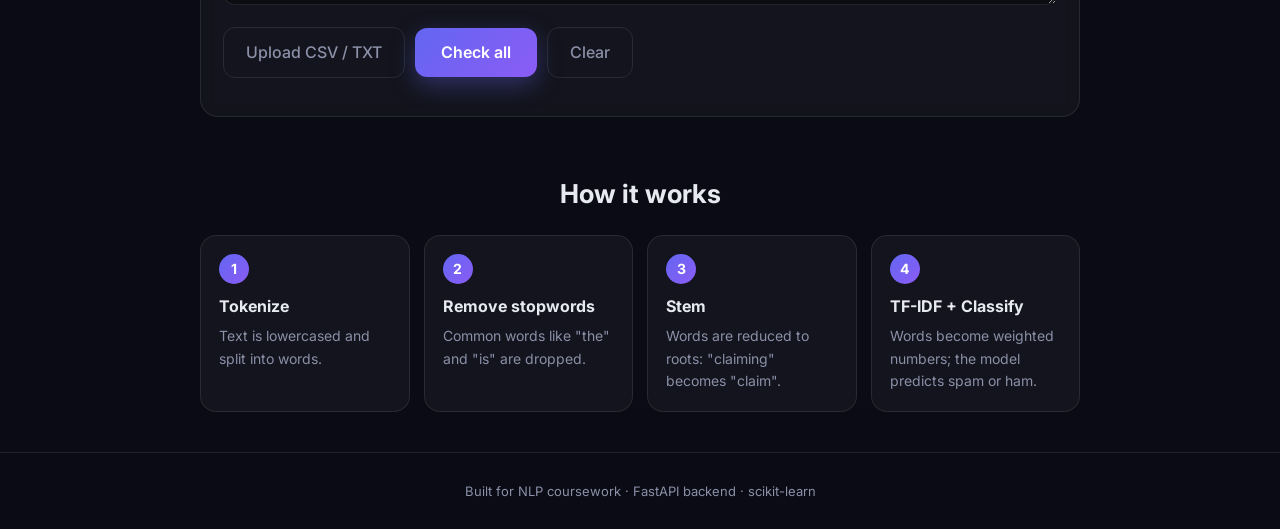
==== commit ae4b62ec: "Threshold chart, model compare, signals, vocab warning, example library" ====
--- a/frontend/index.html
+++ b/frontend/index.html
@@ -72,10 +72,16 @@
         <button class="chip" data-text="Hey, are we still meeting at the library after class tomorrow?">Normal chat</button>
       </div>
 
+      <details class="examples" id="examples">
+        <summary>📚 Example library (click to open)</summary>
+        <div id="examples-body"></div>
+      </details>
+
       <div class="thresh">
         <label for="thr">Spam strictness: <b id="thr-val">50%</b></label>
         <input type="range" id="thr" min="10" max="90" step="5" value="50">
         <div class="thr-hint"><span>Lenient (catch more spam, more false alarms)</span><span>Strict (fewer false alarms, may miss spam)</span></div>
+        <div class="thr-stats" id="thr-stats"></div>
       </div>
 
       <div class="actions">
--- a/frontend/style.css
+++ b/frontend/style.css
@@ -375,4 +375,50 @@
   .nav-links a { font-size: 14px; }
   .spacer { display: none; }
   .crow { grid-template-columns: 70px 1fr 50px; }
-}+}
+/* ---- Stage 3 additions ---- */
+.thr-stats { margin-top: 8px; font-size: 13px; color: var(--muted); }
+.thr-stats b { color: var(--text); }
+
+.examples { margin: 4px 0 16px; border: 1px solid var(--border); border-radius: 12px; background: var(--input-bg); }
+.examples summary { cursor: pointer; padding: 10px 14px; font-size: 14px; color: var(--muted); }
+.examples[open] summary { border-bottom: 1px solid var(--border); color: var(--text); }
+#examples-body { padding: 8px 14px 14px; max-height: 360px; overflow-y: auto; }
+.ex-group h4 { margin: 14px 0 6px; font-size: 13px; color: var(--accent-text); }
+.ex-item {
+  display: flex; align-items: center; gap: 10px; width: 100%; text-align: left; cursor: pointer;
+  padding: 8px 12px; margin-bottom: 6px; border-radius: 10px; font: inherit; font-size: 13px;
+  color: var(--text); background: var(--panel); border: 1px solid var(--border); transition: border-color 0.2s;
+}
+.ex-item:hover { border-color: var(--primary); }
+.ex-text { flex: 1; }
+.ex-tag { font-size: 11px; padding: 2px 8px; border-radius: 999px; white-space: nowrap; border: 1px solid var(--border); color: var(--muted); }
+.ex-spam { color: var(--spam-text); border-color: rgba(239, 68, 68, 0.4); }
+.ex-ham { color: var(--ham-text); border-color: rgba(34, 197, 94, 0.4); }
+.ex-tricky { color: #f59e0b; border-color: rgba(245, 158, 11, 0.45); }
+.ex-limit { color: var(--accent-text); border-color: rgba(99, 102, 241, 0.45); }
+
+.warn {
+  margin-top: 12px; padding: 14px 16px; border-radius: 14px; font-size: 14px;
+  background: rgba(245, 158, 11, 0.12); border: 1px solid rgba(245, 158, 11, 0.45);
+  animation: rise 0.4s ease both;
+}
+.vocab-ok { margin-top: 8px; }
+
+.sigs { display: flex; flex-wrap: wrap; gap: 8px; }
+.sig {
+  padding: 5px 12px; border-radius: 999px; font-size: 13px;
+  background: rgba(99, 102, 241, 0.12); border: 1px solid rgba(99, 102, 241, 0.35);
+  word-break: break-all;
+}
+
+.cmp-grid { display: grid; grid-template-columns: repeat(auto-fit, minmax(150px, 1fr)); gap: 10px; }
+.cmp-card {
+  padding: 12px; border-radius: 12px; text-align: center; background: var(--input-bg); border: 1px solid var(--border);
+}
+.cmp-card.spam { border-color: rgba(239, 68, 68, 0.4); }
+.cmp-card.ham { border-color: rgba(34, 197, 94, 0.4); }
+.cmp-name { font-size: 13px; font-weight: 600; margin-bottom: 6px; }
+.cmp-sum { margin: 10px 0 0; }
+
+.thr-block { margin-top: 16px; }
